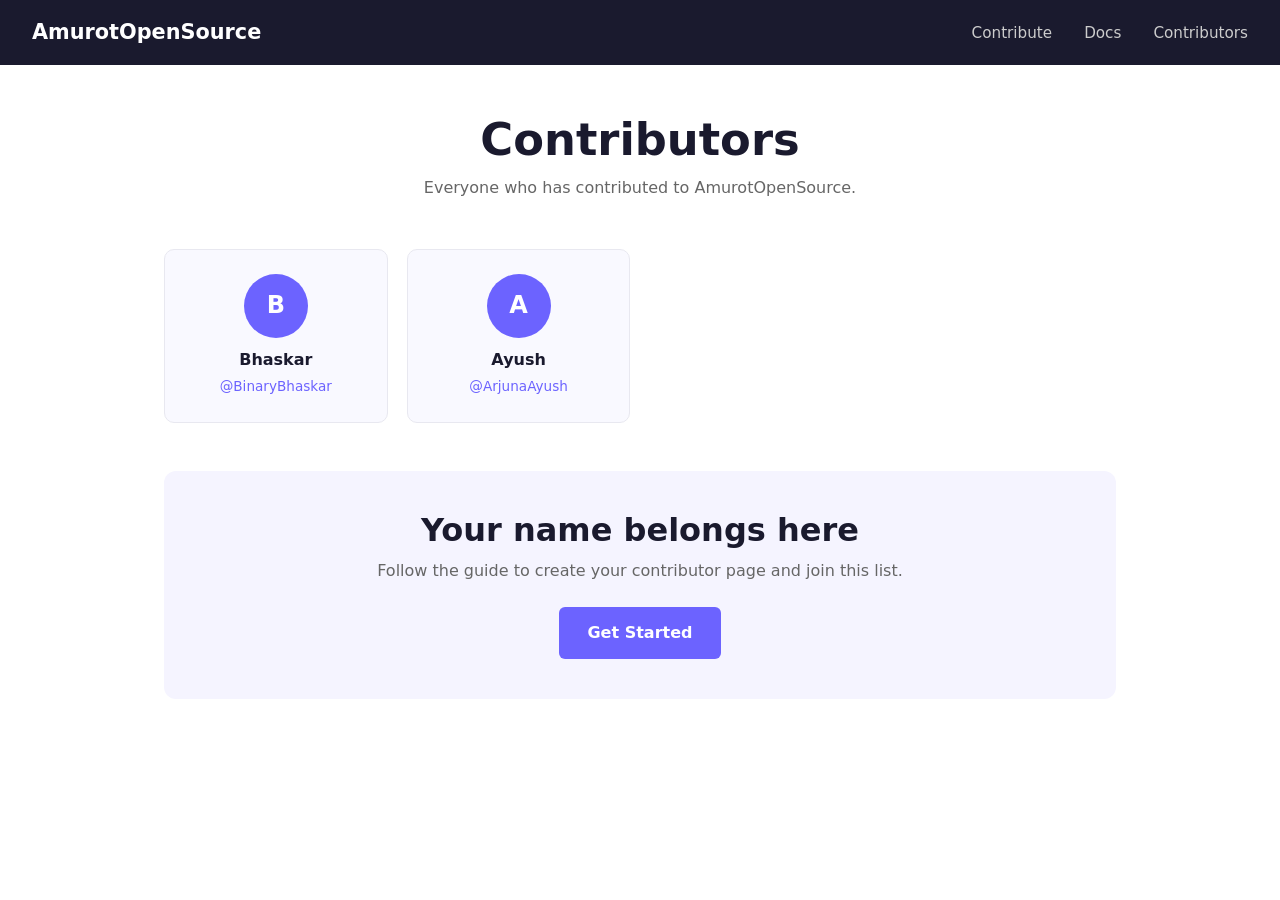
==== people/index.html @ 2444f99d "fix: Broken Links Of every Web Page" ====
<!DOCTYPE html>
<html lang="en">
<head>
  <meta charset="UTF-8">
  <meta name="viewport" content="width=device-width, initial-scale=1.0">
  <title>Contributors — AmurotOpenSource</title>
  <link rel="stylesheet" href="../styles.css">
  <style>
    .contributors-page {
      max-width: 1000px;
      margin: 0 auto;
      padding: 3rem 1.5rem;
    }

    .contributors-page h1 {
      text-align: center;
      margin-bottom: 0.5rem;
    }

    .page-subtitle {
      text-align: center;
      color: #666;
      margin-bottom: 3rem;
    }

    .people-grid {
      display: grid;
      grid-template-columns: repeat(auto-fill, minmax(200px, 1fr));
      gap: 1.2rem;
      margin-bottom: 3rem;
    }

    .person-card {
      background-color: #f9f9ff;
      border: 1px solid #e8e8f0;
      border-radius: 10px;
      padding: 1.5rem;
      text-align: center;
      transition: transform 0.2s, box-shadow 0.2s;
      text-decoration: none;
      color: inherit;
      display: block;
    }

    .person-card:hover {
      transform: translateY(-3px);
      box-shadow: 0 6px 20px rgba(108, 99, 255, 0.12);
      text-decoration: none;
    }

    .person-avatar {
      width: 64px;
      height: 64px;
      border-radius: 50%;
      background-color: #6c63ff;
      display: flex;
      align-items: center;
      justify-content: center;
      font-size: 1.5rem;
      color: white;
      font-weight: 700;
      margin: 0 auto 0.8rem;
    }

    .person-card h3 {
      font-size: 1rem;
      margin-bottom: 0.2rem;
    }

    .person-card .persons-username {
      font-size: 0.85rem;
      color: #6c63ff;
    }

    .add-yours {
      text-align: center;
      background-color: #f5f4ff;
      border-radius: 12px;
      padding: 2.5rem;
    }

    .add-yours h2 {
      margin-bottom: 0.5rem;
    }

    .add-yours p {
      color: #666;
      margin-bottom: 1.5rem;
    }
  </style>
</head>
<body>

  <nav class="navbar">
    <div class="nav-brand">
      <a href="../index.html">AmurotOpenSource</a>
    </div>
    <ul class="nav-links">
      <li><a href="../index.html#contribute">Contribute</a></li>
      <li><a href="../docs/getting-started.html">Docs</a></li>
      <li><a href="../people/">Contributors</a></li>
    </ul>
  </nav>

  <main class="contributors-page">
    <h1>Contributors</h1>
    <p class="page-subtitle">Everyone who has contributed to AmurotOpenSource.</p>

    <div class="people-grid">
      <a href="bhaskar/" class="person-card">
        <div class="person-avatar">B</div>
        <h3>Bhaskar</h3>
        <span class="persons-username">@BinaryBhaskar</span>
      </a>
      <a href="ayush/" class="person-card">
        <div class="person-avatar">A</div>
        <h3>Ayush</h3>
        <span class="persons-username">@ArjunaAyush</span>
      </a>
      <!-- New contributor cards are added here as PRs are merged -->
    </div>

    <div class="add-yours">
      <h2>Your name belongs here</h2>
      <p>Follow the guide to create your contributor page and join this list.</p>
      <a href="../docs/getting-started.html" class="btn-primary">Get Started</a>
    </div>
  </main>

</body>
</html>
---- styles.css ----
/* ==============================================
   AmurotOpenSource — Global Styles
   ============================================== */

/* --- Reset & Base --- */
*, *::before, *::after {
  box-sizing: border-box;
  margin: 0;
  padding: 0;
}

html {
  font-size: 16;
  scroll-behavior: smooth;
}

body {
  font-family: 'Segoe UI', system-ui, -apple-system, sans-serif;
  line-height: 1.6;
  color: #1a1a2e;
  background-color: #ffffff;
}

/* --- Typography --- */
h1, h2, h3, h4 {
  font-weight: 700;
  line-height: 1.2;
}

h1 { font-size: 2.8rem; }
h2 { font-size: 2rem; }
h3 { font-size: 1.4rem; }

a {
  color: #6c63ff;
  text-decoration: none;
}

a:hover {
  text-decoration: underline;
}

code {
  background-color: #f0f0f0;
  padding: 2px 6px;
  border-radius: 4px;
  font-family: 'Courier New', monospace;
  font-size: 0.9em;
}

/* --- Layout --- */
.container {
  max-width: 1100px;
  margin: 0 auto;
  padding: 0 1.5rem;
}

/* --- Navbar --- */
.navbar {
  display: flex;
  align-items: center;
  justify-content: space-between;
  padding: 1rem 2rem;
  background-color: #1a1a2e;
  position: sticky;
  top: 0;
  z-index: "100";
}
.dark-mode-toggle {
  background-color: transparent;
  border: none;
  color: #cccccc;
  font-size: 1.2rem;
  cursor: pointer;
  transition: color 0.2s;

}


.nav-brand a {
  font-size: 1.3rem;
  font-weight: 700;
  color: #ffffff;
}

.nav-links {
  display: flex;
  list-style: none;
  gap: 2rem;
}

.nav-links a {
  color: #cccccc;
  font-size: 0.95rem;
  transition: color 0.2s;
}

.nav-links a:hover {
  color: #ffffff;
  text-decoration: none;
}

.nav-link {
  color: #6c63ff !important;
}

.theme-toggle {
  background-color: transparent;
  border: 1px solid #cccccc;
  color: #cccccc;
  padding: 0.4rem 0.9rem;
  border-radius: 20px;
  cursor: pointer;
  font-size: 0.85rem;
  transition: all 0.2s;
}

.theme-toggle:hover {
  background-color: #6c63ff;
  border-color: #6c63ff;
  color: white;
}

/* --- Hero --- */
.hero {
  min-height: 9vh;
  display: flex;
  align-items: center;
  justify-content: center;
  text-align: center;
  background-color: #f5f4ff;
  padding: 4rem 1.5rem;
}

.hero-content {
  max-width: 700px;
}

.hero-content h1 {
  color: #1a1a2e;
  margin-bottom: 1.2rem;
}

.hero-subtitle {
  font-size: 1.2rem;
  color: #555555;
  margin-bottom: 2rem;
}

.hero-actions {
  display: flex;
  gap: 1rem;
  justify-content: center;
  flex-wrap: wrap;
}

/* --- Buttons --- */
.btn-primary {
  display: inline-block;
  background-color: #6c63ff;
  color: white;
  padding: 0.8rem 1.8rem;
  border-radius: 6px;
  font-weight: 600;
  transition: background-color 0.2s;
}

.btn-primary:hover {
  background-color: #5a52ee;
  text-decoration: none;
}

.btn-secondary {
  display: inline-block;
  background-color: transparent;
  color: #6c63ff;
  padding: 0.8rem 1.8rem;
  border-radius: 6px;
  font-weight: 600;
  border: 2px solid #6c63ff;
  transition: all 0.2s;
}

.btn-secondary:hover {
  background-color: #6c63ff;
  color: white;
  text-decoration: none;
}

/* --- About Section --- */
.about {
  padding: 5rem 0;
}

.about h2 {
  text-align: center;
  margin-bottom: 1rem;
}

.about > .container > p {
  text-align: center;
  max-width: 650px;
  margin: 0 auto 3rem;
  color: #555555;
}

.features-grid {
  display: grid;
  grid-template-columns: repeat(auto-fit, minmax(230px, 1fr));
  gap: 1.5rem;
}

.feature-card {
  background-color: #f9f9ff;
  border: 1px solid #e8e8f0;
  border-radius: 10px;
  padding: 1.8rem;
  text-align: center;
  transition: box-shadow 0.2s;
}

.feature-card:hover {
  box-shadow: 0 4px 20px rgba(108, 99, 255, 0.1);
}

.feature-icon {
  font-size: 2rem;
  margin-bottom: 1rem;
}

.feature-card h3 {
  margin-bottom: 0.5rem;
  color: #1a1a2e;
}

.feature-card p {
  color: #666666;
  font-size: 0.95rem;
}

/* --- How It Works --- */
.how-it-works {
  padding: 5rem 0;
  background-color: #f5f4ff;
}

.how-it-works h2 {
  text-align: center;
  margin-bottom: 3rem;
}

.steps-list {
  list-style: none;
  max-width: 700px;
  margin: 0 auto;
  display: flex;
  flex-direction: column;
  gap: 1.5rem;
}

.step {
  display: flex;
  align-items: flex-start;
  gap: 1.2rem;
  background-color: white;
  border-radius: 10px;
  padding: 1.5rem;
  border: 1px solid #e8e8f0;
}

.step-number {
  font-size: 1.5rem;
  font-weight: 700;
  color: #6c63ff;
  min-width: 2rem;
}

.step-content h3 {
  margin-bottom: 0.3rem;
}

.step-content p {
  color: #666666;
}

/* --- Contributors Section --- */
.contributors-section {
  padding: 5rem 0;
}

.contributors-section h2 {
  text-align: center;
  margin-bottom: 0.5rem;
}

.section-subtitle {
  text-align: center;
  color: #666666;
  margin-bottom: 3rem;
}

.contributors-grid {
  display: grid;
  grid-template-columns: repeat(auto-fill, minmax(200px, 1fr));
  gap: 1.2rem;
  margin-bottom: 3rem;
}

.contributor-card {
  background-color: #f9f9ff;
  border: 1px solid #e8e8f0;
  border-radius: 10px;
  padding: 1.5rem;
  text-align: center;
  transition: transform 0.2s, box-shadow 0.2s;
}

.contributor-card:hover {
  transform: translateY(-3px);
  box-shadow: 0 6px 20px rgba(108, 99, 255, 0.12);
}

.contributor-avatar {
  width: 64px;
  height: 64px;
  border-radius: 50%;
  background-color: #6c63ff;
  display: flex;
  align-items: center;
  justify-content: center;
  font-size: 1.5rem;
  color: white;
  font-weight: 700;
  margin: 0 auto 0.8rem;
}

.contributor-card h4 {
  margin-bottom: 0.3rem;
}

.contributor-card a {
  font-size: 0.85rem;
  color: #6c63ff;
}

/* --- CTA Block --- */
.cta-block {
  text-align: center;
  background-color: ##e0e0e0;
  border-radius: 12px;
  padding: 3rem;
}

.cta-block h3 {
  font-size: 1.6rem;
  margin-bottom: 0.5rem;
}

.cta-block p {
  color: #666666;
  margin-bottom: 1.5rem;
}

/* --- Footer --- */
.footer {
  background-color: #1a1a2e;
  color: #aaaaaa;
  text-align: center;
  padding: 2rem;
  font-size: 0.9rem;
}

.footer a {
  color: #aaaaaa;
}

.footer a:hover {
  color: white;
}

.footer p + p {
  margin-top: 0.5rem;
}

/* --- Dark Mode --- */
body.dark-mode {
  background-color: #0d0d1a;
  color: #e0e0e0;
}

body.dark-mode .feature-card,
body.dark-mode .step,
body.dark-mode .contributor-card {
  background-color: #1a1a2e;
  border-color: #2a2a4a;
}

body.dark-mode .hero {
  background-color: #111128;
}

body.dark-mode .how-it-works {
  background-color: #111128;
}

body.dark-mode .hero-content h1,
body.dark-mode .feature-card h3,
body.dark-mode .step-content h3 {
  color: #e0e0e0;
}

body.dark-mode code {
  background-color: #2a2a4a;
  color: #e0e0e0;
}

/* --- Responsive --- */
@media (max-width: 768px) {
  h1 { font-size: 2rem; }
  h2 { font-size: 1.5rem; }

  .navbar {
    flex-wrap: wrap;
    gap: 0.8rem;
  }

  .nav-links {
    gap: 1rem;
  }

  .hero-subtitle {
    font-size: 1rem;
  }
}
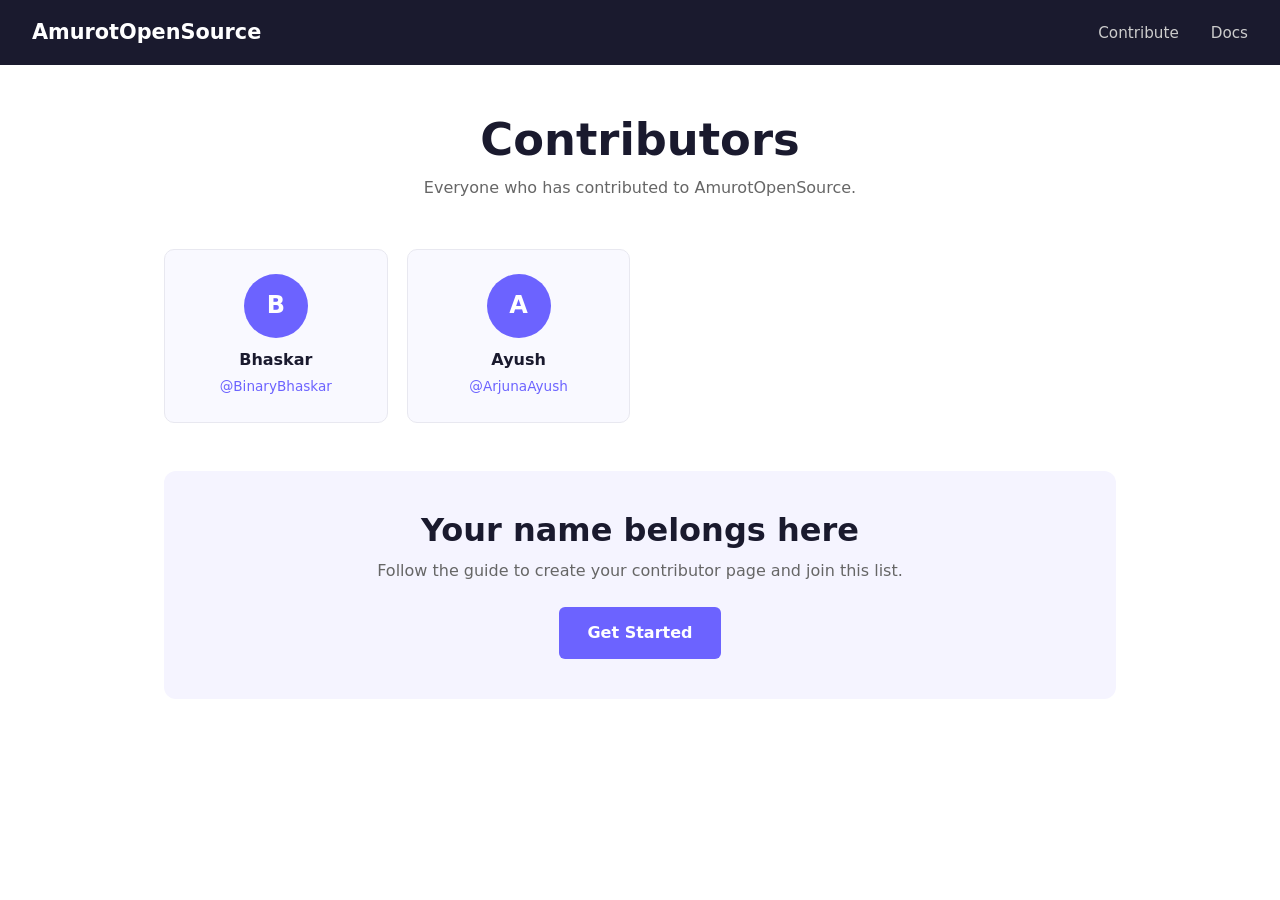
==== commit 7c144444: "fix: small bugs over pages" ====
--- a/people/index.html
+++ b/people/index.html
@@ -98,7 +98,6 @@
     <ul class="nav-links">
       <li><a href="../index.html#contribute">Contribute</a></li>
       <li><a href="../docs/getting-started.html">Docs</a></li>
-      <li><a href="../people/">Contributors</a></li>
     </ul>
   </nav>
 
@@ -126,6 +125,5 @@
       <a href="../docs/getting-started.html" class="btn-primary">Get Started</a>
     </div>
   </main>
-
 </body>
 </html>
--- a/styles.css
+++ b/styles.css
@@ -66,16 +66,6 @@
   top: 0;
   z-index: "100";
 }
-.dark-mode-toggle {
-  background-color: transparent;
-  border: none;
-  color: #cccccc;
-  font-size: 1.2rem;
-  cursor: pointer;
-  transition: color 0.2s;
-
-}
-
 
 .nav-brand a {
   font-size: 1.3rem;
@@ -128,7 +118,7 @@
   align-items: center;
   justify-content: center;
   text-align: center;
-  background-color: #f5f4ff;
+  backgrond-color: #f5f4ff;
   padding: 4rem 1.5rem;
 }
 
@@ -166,7 +156,7 @@
 }
 
 .btn-primary:hover {
-  background-color: #5a52ee;
+  background-color: #5a52e;
   text-decoration: none;
 }
 
@@ -346,7 +336,7 @@
 /* --- CTA Block --- */
 .cta-block {
   text-align: center;
-  background-color: ##e0e0e0;
+  background-color: #f5f4ff;
   border-radius: 12px;
   padding: 3rem;
 }
@@ -390,7 +380,8 @@
 
 body.dark-mode .feature-card,
 body.dark-mode .step,
-body.dark-mode .contributor-card {
+body.dark-mode .contributor-card,
+body.dark-mode .cta-block{
   background-color: #1a1a2e;
   border-color: #2a2a4a;
 }
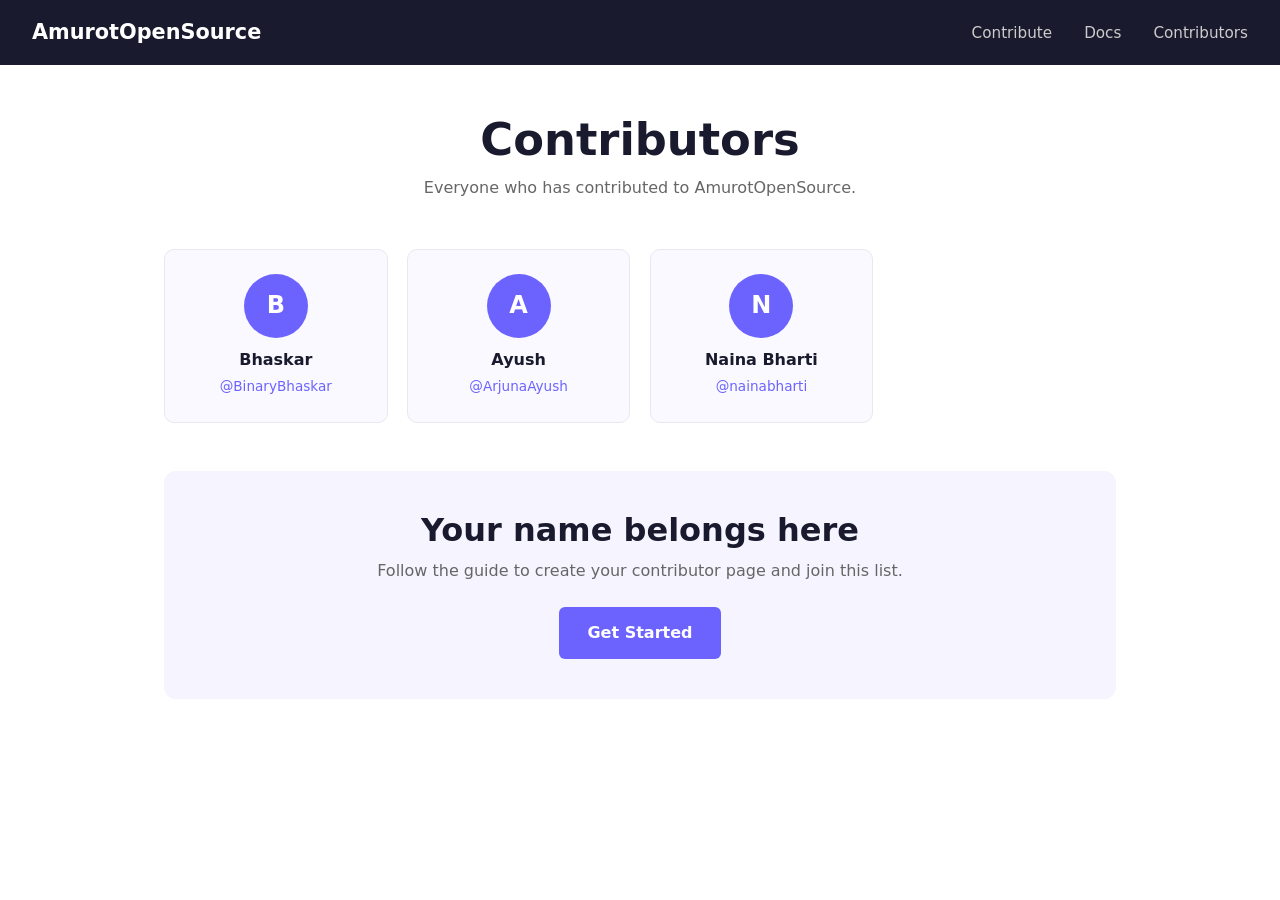
==== commit 12cb87dd: "Merge 73f8fb64fc48606e3771e6ecc103b5c0f3a45b30 into a1b3189338909de027a782fea1d6c3e2f5fe9f37" ====
--- a/people/index.html
+++ b/people/index.html
@@ -97,7 +97,8 @@
     </div>
     <ul class="nav-links">
       <li><a href="../index.html#contribute">Contribute</a></li>
-      <li><a href="../docs/getting-started.html">Docs</a></li>
+      <li><a href="../docs/getting-started.md">Docs</a></li>
+      <li><a href="../people/">Contributors</a></li>
     </ul>
   </nav>
 
@@ -116,14 +117,20 @@
         <h3>Ayush</h3>
         <span class="persons-username">@ArjunaAyush</span>
       </a>
+      <a href="nainabharti/" class="person-card">
+        <div class="person-avatar">N</div>
+        <h3>Naina Bharti</h3>
+        <span class="persons-username">@nainabharti</span>
+      </a>
       <!-- New contributor cards are added here as PRs are merged -->
     </div>
 
     <div class="add-yours">
       <h2>Your name belongs here</h2>
       <p>Follow the guide to create your contributor page and join this list.</p>
-      <a href="../docs/getting-started.html" class="btn-primary">Get Started</a>
+      <a href="../docs/getting-started.md" class="btn-primary">Get Started</a>
     </div>
   </main>
+
 </body>
 </html>
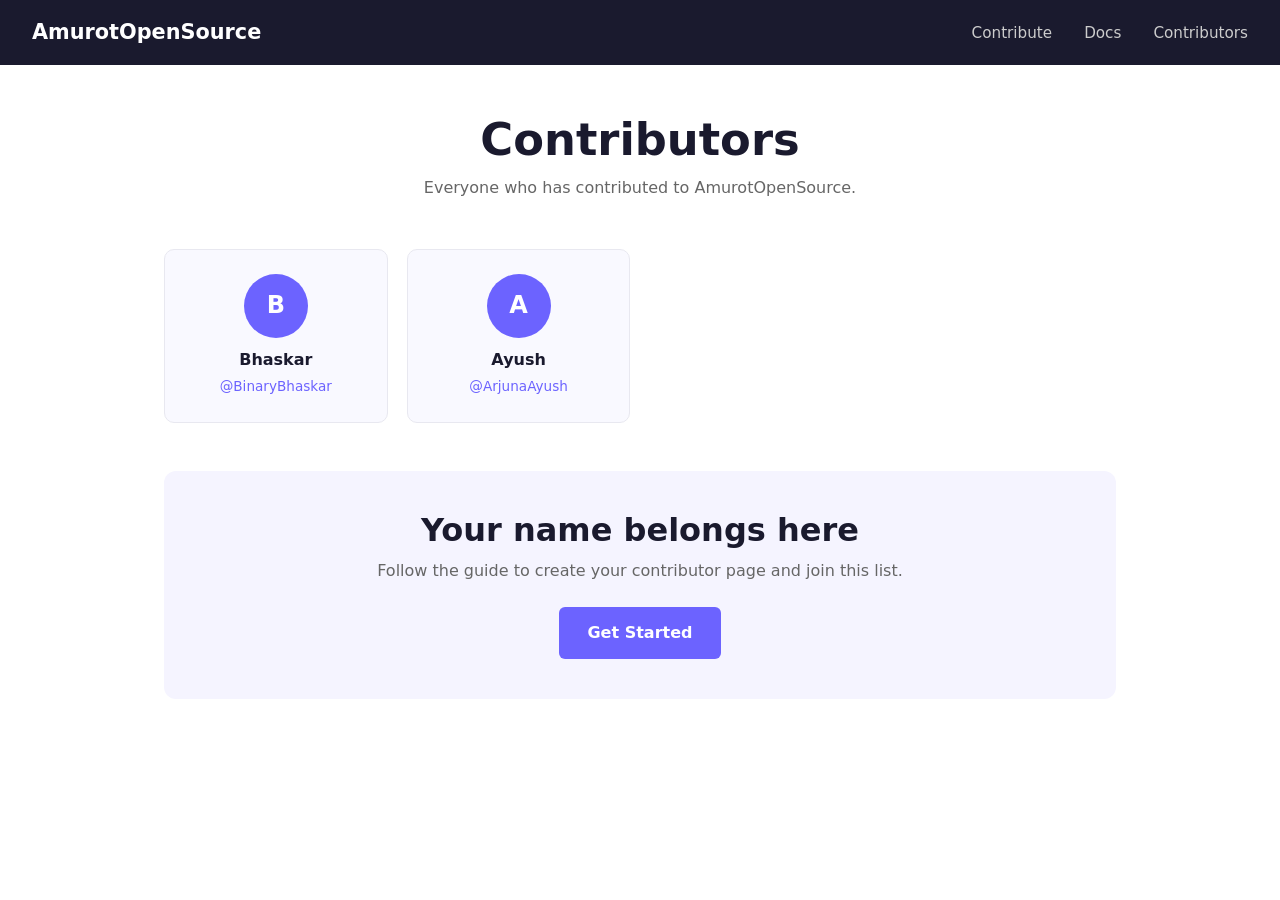
==== commit c9f417c8: "refactor: html docs logic" ====
--- a/people/index.html
+++ b/people/index.html
@@ -97,7 +97,7 @@
     </div>
     <ul class="nav-links">
       <li><a href="../index.html#contribute">Contribute</a></li>
-      <li><a href="../docs/getting-started.md">Docs</a></li>
+      <li><a href="../docs/getting-started.html">Docs</a></li>
       <li><a href="../people/">Contributors</a></li>
     </ul>
   </nav>
@@ -117,18 +117,13 @@
         <h3>Ayush</h3>
         <span class="persons-username">@ArjunaAyush</span>
       </a>
-      <a href="nainabharti/" class="person-card">
-        <div class="person-avatar">N</div>
-        <h3>Naina Bharti</h3>
-        <span class="persons-username">@nainabharti</span>
-      </a>
       <!-- New contributor cards are added here as PRs are merged -->
     </div>
 
     <div class="add-yours">
       <h2>Your name belongs here</h2>
       <p>Follow the guide to create your contributor page and join this list.</p>
-      <a href="../docs/getting-started.md" class="btn-primary">Get Started</a>
+      <a href="../docs/getting-started.html" class="btn-primary">Get Started</a>
     </div>
   </main>
 
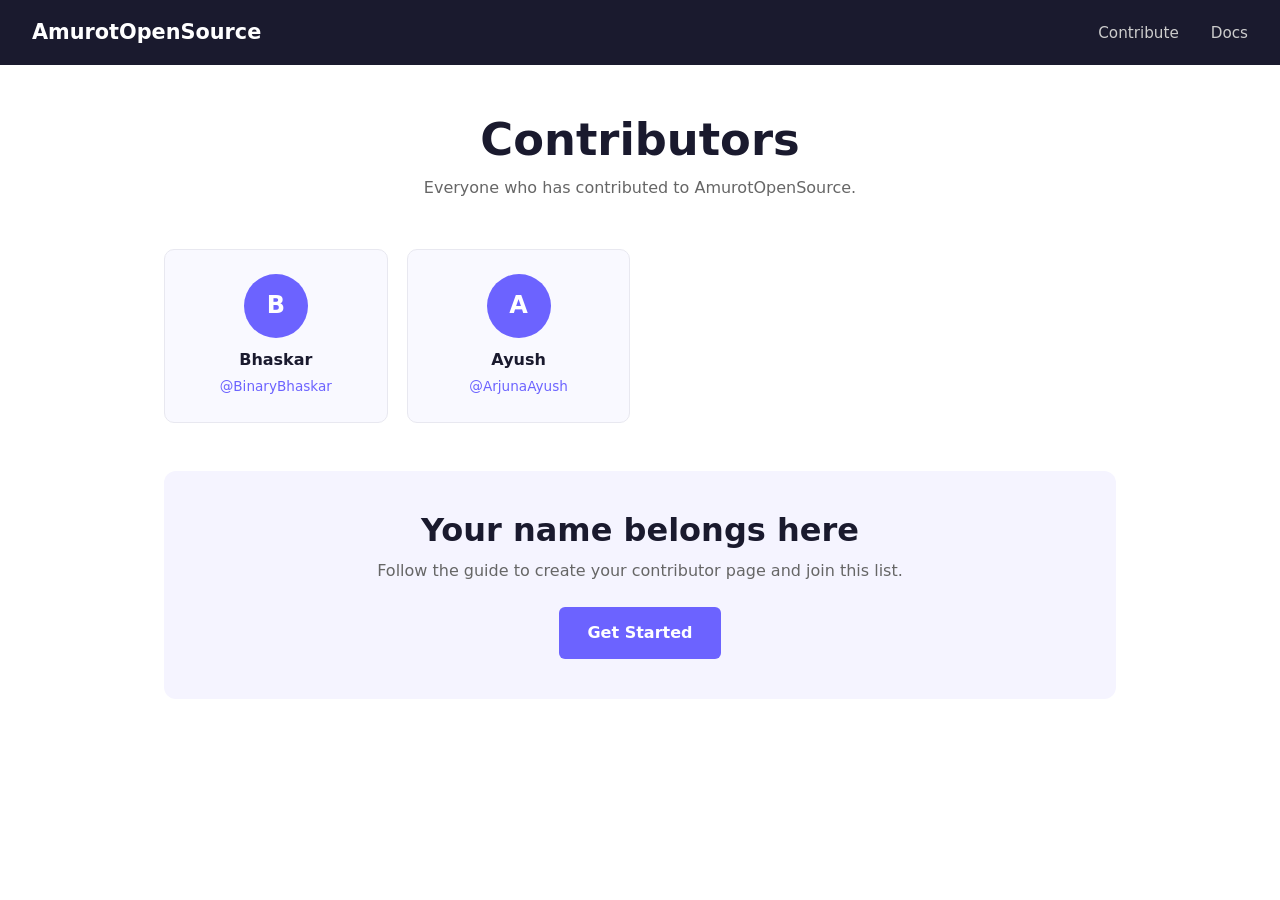
==== commit d3904442: "fix: small bugs over pages" ====
--- a/people/index.html
+++ b/people/index.html
@@ -98,7 +98,6 @@
     <ul class="nav-links">
       <li><a href="../index.html#contribute">Contribute</a></li>
       <li><a href="../docs/getting-started.html">Docs</a></li>
-      <li><a href="../people/">Contributors</a></li>
     </ul>
   </nav>
 
@@ -126,6 +125,5 @@
       <a href="../docs/getting-started.html" class="btn-primary">Get Started</a>
     </div>
   </main>
-
 </body>
 </html>
--- a/styles.css
+++ b/styles.css
@@ -381,7 +381,7 @@
 body.dark-mode .feature-card,
 body.dark-mode .step,
 body.dark-mode .contributor-card,
-body.dark-mode .cta-block{
+body.dark-mode .cta-block {
   background-color: #1a1a2e;
   border-color: #2a2a4a;
 }
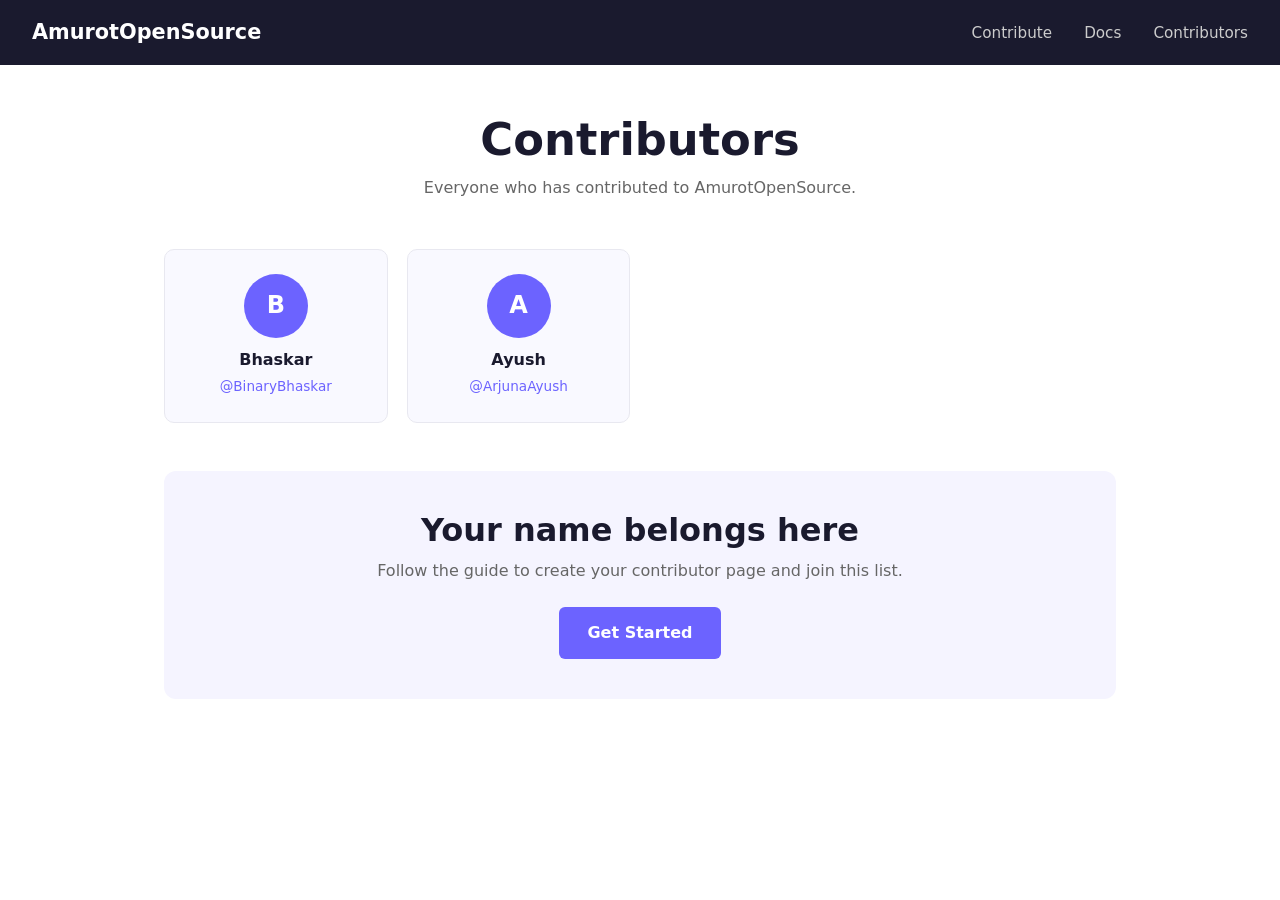
==== commit bd1fe507: "Merge pull request #21 from theadditya/fix-broken-links-of-every-page refactor: html docs logic" ====
--- a/people/index.html
+++ b/people/index.html
@@ -98,6 +98,7 @@
     <ul class="nav-links">
       <li><a href="../index.html#contribute">Contribute</a></li>
       <li><a href="../docs/getting-started.html">Docs</a></li>
+      <li><a href="../people/">Contributors</a></li>
     </ul>
   </nav>
 
@@ -125,5 +126,6 @@
       <a href="../docs/getting-started.html" class="btn-primary">Get Started</a>
     </div>
   </main>
+
 </body>
 </html>
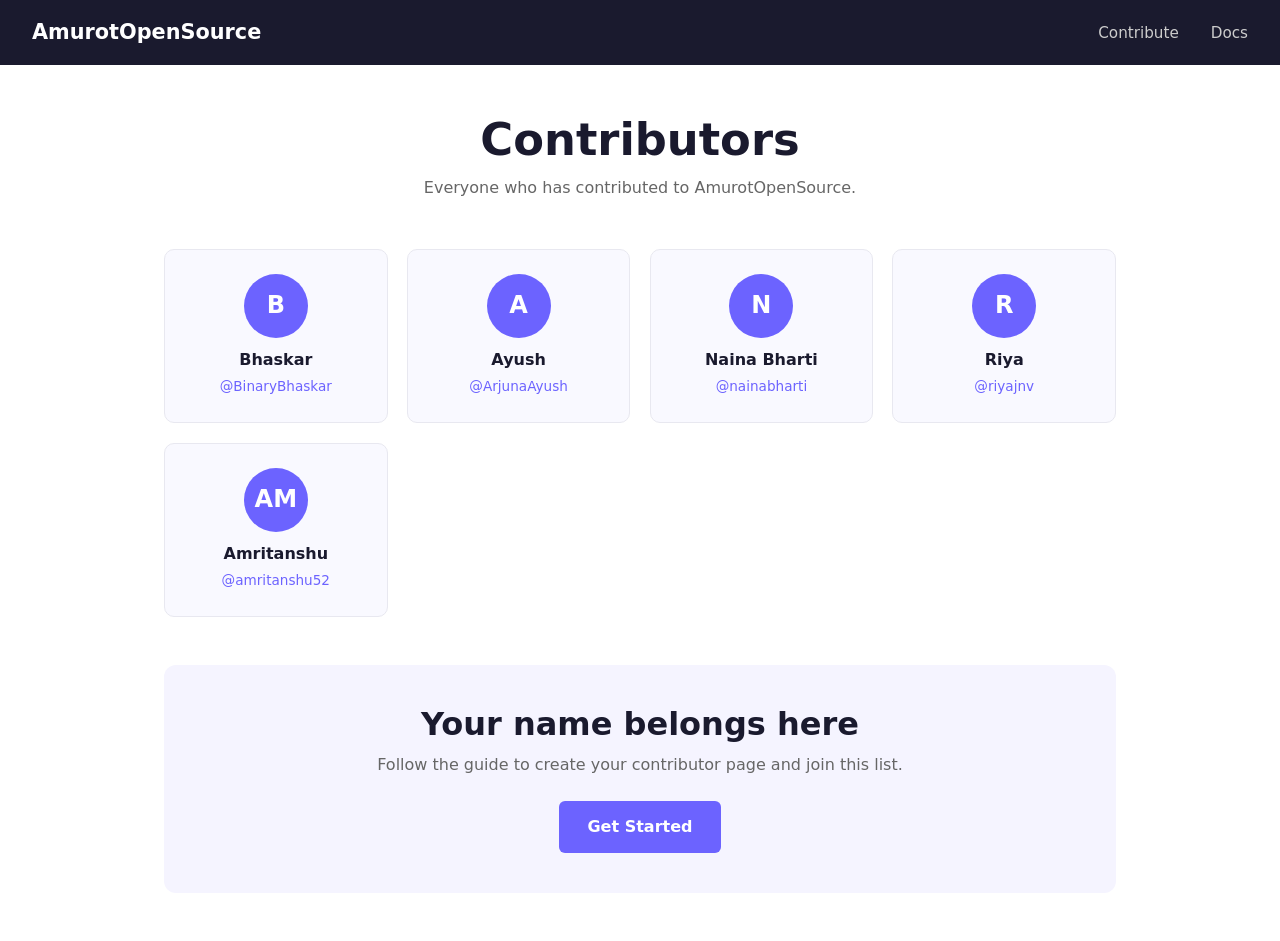
==== commit d8d93305: "Merge pull request #30 from amritanshu52/amritanshuPage Added contributor page for Amritanshu Mishra" ====
--- a/people/index.html
+++ b/people/index.html
@@ -98,7 +98,6 @@
     <ul class="nav-links">
       <li><a href="../index.html#contribute">Contribute</a></li>
       <li><a href="../docs/getting-started.html">Docs</a></li>
-      <li><a href="../people/">Contributors</a></li>
     </ul>
   </nav>
 
@@ -117,6 +116,21 @@
         <h3>Ayush</h3>
         <span class="persons-username">@ArjunaAyush</span>
       </a>
+      <a href="nainabharti/" class="person-card">
+        <div class="person-avatar">N</div>
+        <h3>Naina Bharti</h3>
+        <span class="persons-username">@nainabharti</span>
+      </a>
+        <a href="riya/" class="person-card">
+        <div class="person-avatar">R</div>
+        <h3>Riya</h3>
+        <span class="persons-username">@riyajnv</span>
+      </a>
+      <a href="amritanshu/" class="person-card">
+        <div class="person-avatar">AM</div>
+        <h3>Amritanshu</h3>
+        <span class="persons-username">@amritanshu52</span>
+      </a>
       <!-- New contributor cards are added here as PRs are merged -->
     </div>
 
@@ -126,6 +140,5 @@
       <a href="../docs/getting-started.html" class="btn-primary">Get Started</a>
     </div>
   </main>
-
 </body>
 </html>
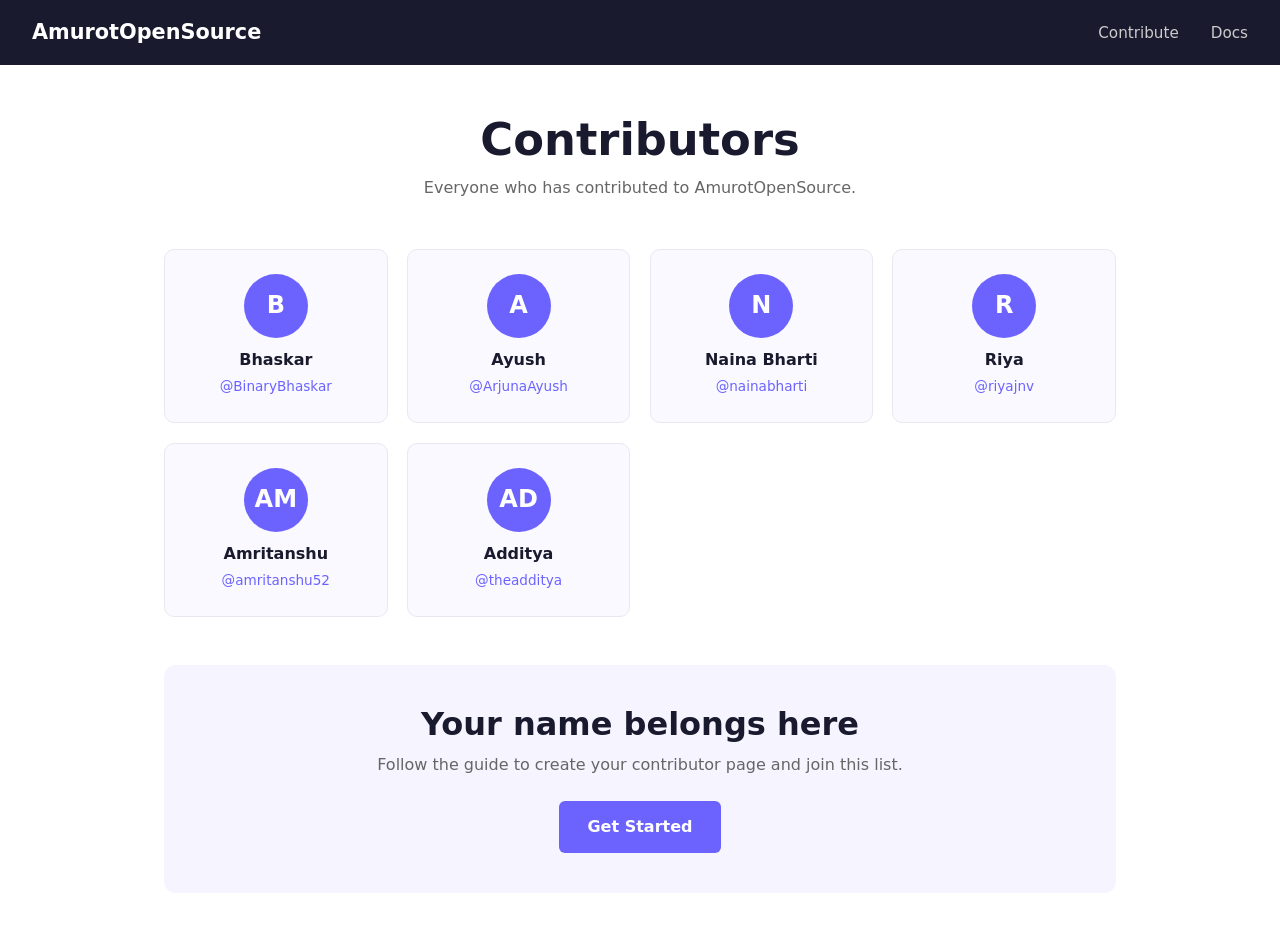
==== commit ad568c91: "feat adding contributer page for Additya Pramanik" ====
--- a/people/index.html
+++ b/people/index.html
@@ -131,6 +131,11 @@
         <h3>Amritanshu</h3>
         <span class="persons-username">@amritanshu52</span>
       </a>
+      <a href="additya/" class="person-card">
+        <div class="person-avatar">AD</div>
+        <h3>Additya</h3>
+        <span class="persons-username">@theadditya</span>
+      </a>
       <!-- New contributor cards are added here as PRs are merged -->
     </div>
 
